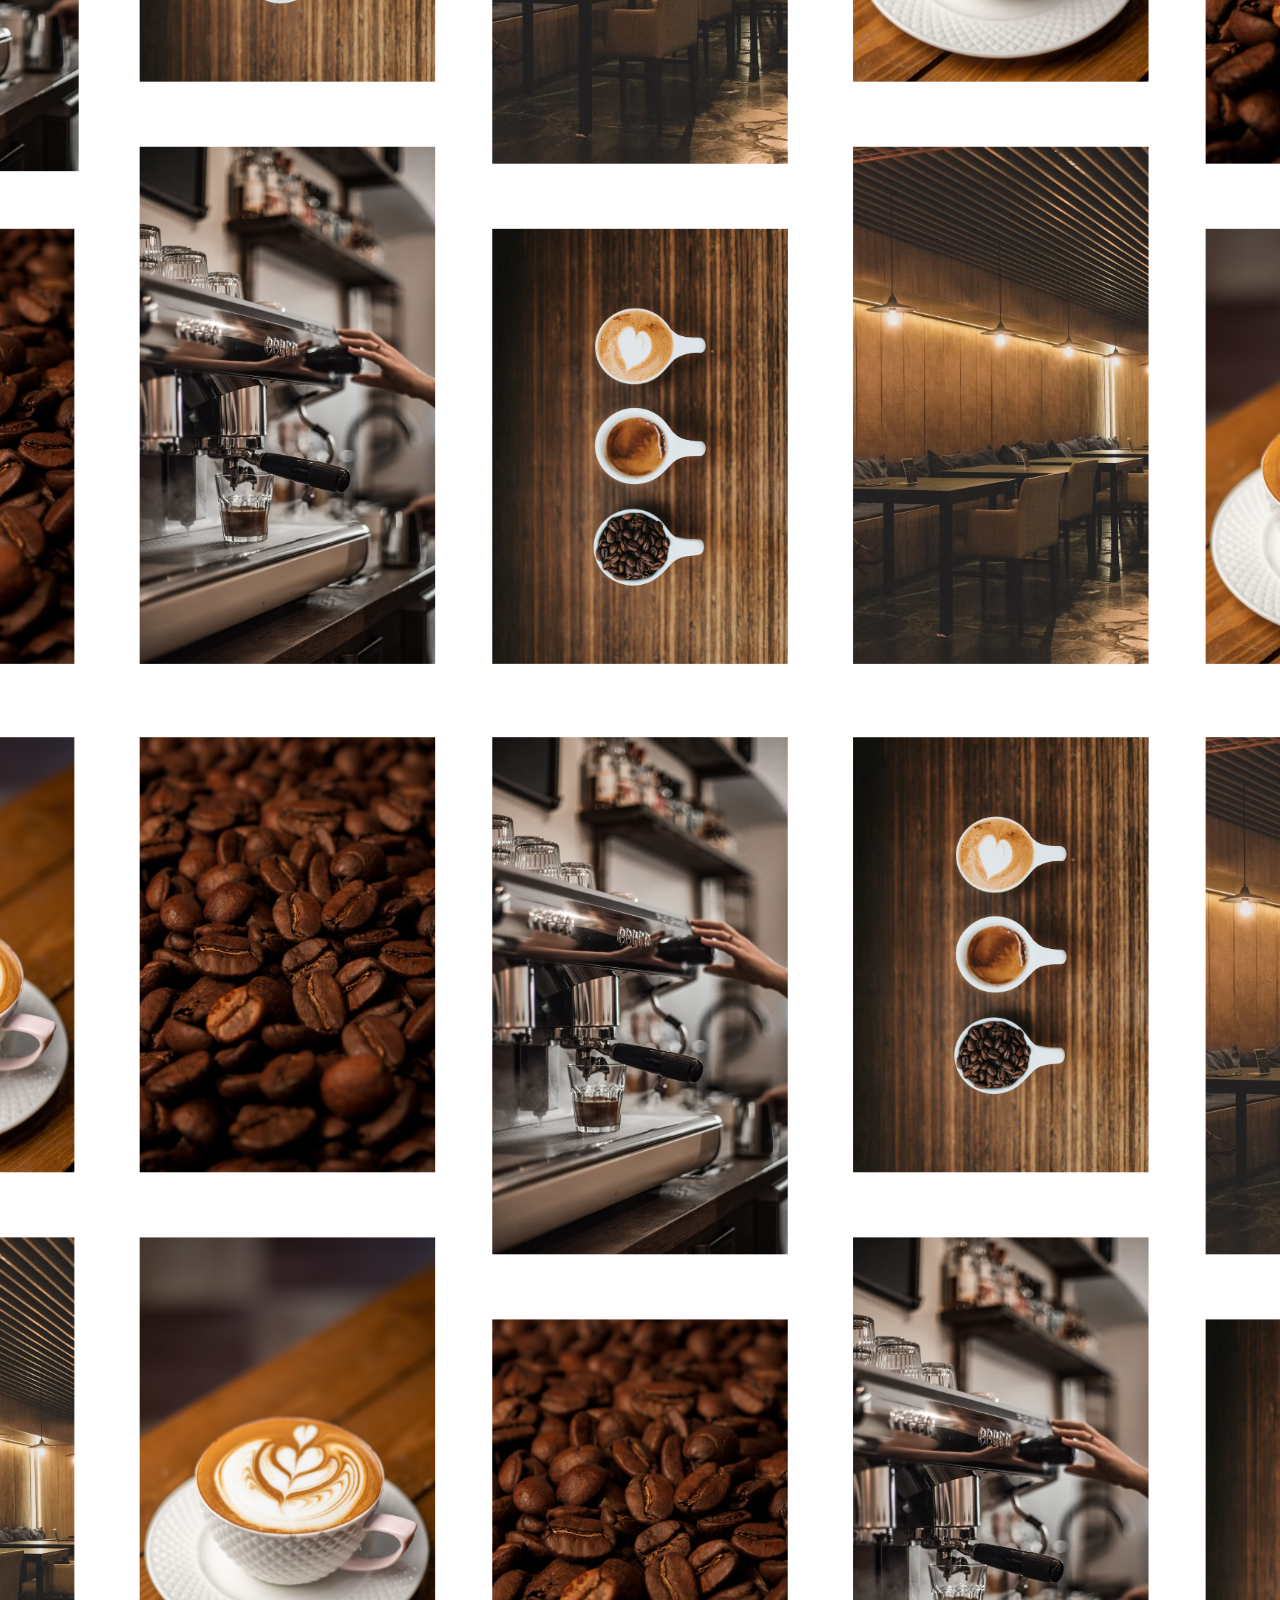
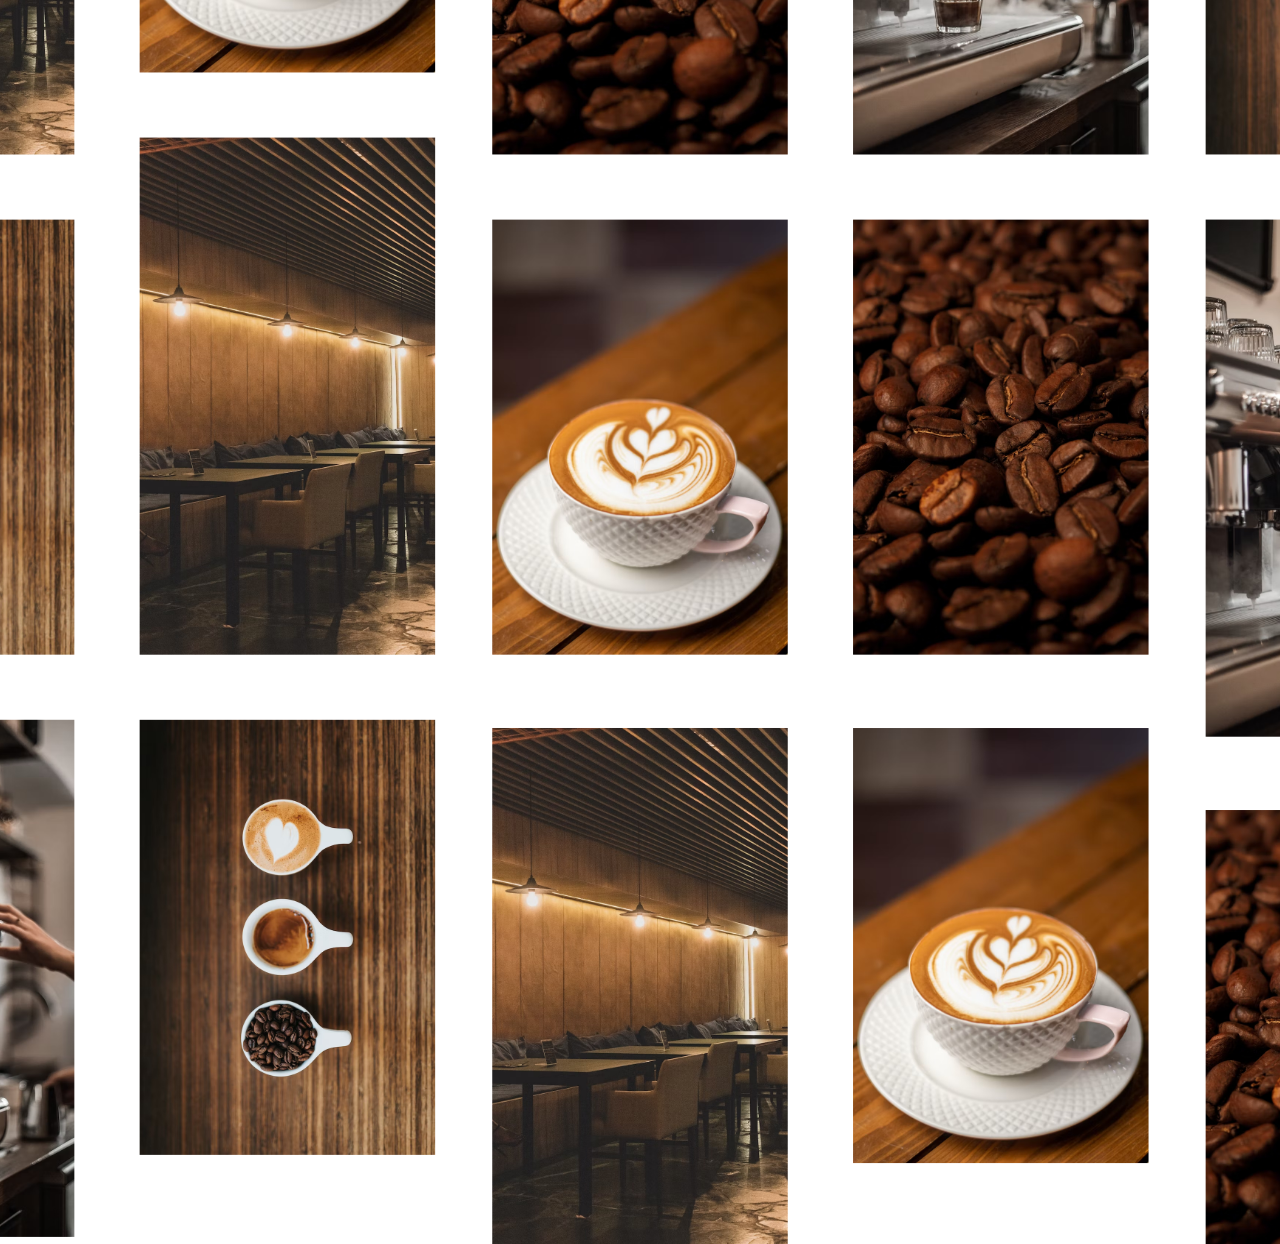
==== index.html @ 9e8976d9 "site" ====
<!DOCTYPE html>
<html lang="en">

<head>
    <meta charset="UTF-8">
    <meta http-equiv="X-UA-Compatible" content="IE=edge">
    <meta name="viewport" content="width=device-width, initial-scale=1.0">
    <title>tilePage</title>

    <link rel="stylesheet" href="css/main.css">
    <script src="libs/gsap.min.js" defer></script>
    <script src="libs/Draggable.min.js" defer></script>
    <script src="libs/InertiaPlugin.min.js" defer></script>
    <script src="js/app.js" defer></script>

    <style>
        .gallery {
            opacity: 0;
        }
    </style>

</head>

<body>
    <h1 class="header">Coffe<span>Loading...</span></h1>
    <!-- .gallery>(.gallery__item*5>img[src="img/$.jpeg" alt="Alt"])*4 -->
    <div class="gallery">
        <div class="gallery__item"><img src="img/1.jpg" alt="Alt"></div>
        <div class="gallery__item"><img src="img/2.jpg" alt="Alt"></div>
        <div class="gallery__item"><img src="img/3.jpg" alt="Alt"></div>
        <div class="gallery__item"><img src="img/4.jpg" alt="Alt"></div>
        <div class="gallery__item"><img src="img/5.jpg" alt="Alt"></div>
        <div class="gallery__item"><img src="img/6.jpg" alt="Alt"></div>
        <div class="gallery__item"><img src="img/7.jpg" alt="Alt"></div>
        <div class="gallery__item"><img src="img/8.jpg" alt="Alt"></div>
        <div class="gallery__item"><img src="img/9.jpg" alt="Alt"></div>
        <div class="gallery__item"><img src="img/10.jpg" alt="Alt"></div>
        <div class="gallery__item"><img src="img/11.jpg" alt="Alt"></div>
        <div class="gallery__item"><img src="img/12.jpg" alt="Alt"></div>
        <div class="gallery__item"><img src="img/13.jpg" alt="Alt"></div>
        <div class="gallery__item"><img src="img/14.jpg" alt="Alt"></div>
        <div class="gallery__item"><img src="img/15.jpg" alt="Alt"></div>
        <div class="gallery__item"><img src="img/16.jpg" alt="Alt"></div>
        <div class="gallery__item"><img src="img/17.jpg" alt="Alt"></div>
        <div class="gallery__item"><img src="img/18.jpg" alt="Alt"></div>
        <div class="gallery__item"><img src="img/19.jpg" alt="Alt"></div>
        <div class="gallery__item"><img src="img/20.jpg" alt="Alt"></div>
        <div class="gallery__item"><img src="img/1.jpg" alt="Alt"></div>
        <div class="gallery__item"><img src="img/2.jpg" alt="Alt"></div>
        <div class="gallery__item"><img src="img/3.jpg" alt="Alt"></div>
        <div class="gallery__item"><img src="img/4.jpg" alt="Alt"></div>
        <div class="gallery__item"><img src="img/5.jpg" alt="Alt"></div>
        <div class="gallery__item"><img src="img/6.jpg" alt="Alt"></div>
        <div class="gallery__item"><img src="img/7.jpg" alt="Alt"></div>
        <div class="gallery__item"><img src="img/8.jpg" alt="Alt"></div>
        <div class="gallery__item"><img src="img/9.jpg" alt="Alt"></div>
        <div class="gallery__item"><img src="img/10.jpg" alt="Alt"></div>
        <div class="gallery__item"><img src="img/11.jpg" alt="Alt"></div>
        <div class="gallery__item"><img src="img/12.jpg" alt="Alt"></div>
        <div class="gallery__item"><img src="img/13.jpg" alt="Alt"></div>
        <div class="gallery__item"><img src="img/14.jpg" alt="Alt"></div>
        <div class="gallery__item"><img src="img/15.jpg" alt="Alt"></div>
        <div class="gallery__item"><img src="img/16.jpg" alt="Alt"></div>
        <div class="gallery__item"><img src="img/17.jpg" alt="Alt"></div>
        <div class="gallery__item"><img src="img/18.jpg" alt="Alt"></div>
        <div class="gallery__item"><img src="img/19.jpg" alt="Alt"></div>
        <div class="gallery__item"><img src="img/20.jpg" alt="Alt"></div>
        <div class="gallery__item"><img src="img/1.jpg" alt="Alt"></div>
        <div class="gallery__item"><img src="img/2.jpg" alt="Alt"></div>
        <div class="gallery__item"><img src="img/3.jpg" alt="Alt"></div>
        <div class="gallery__item"><img src="img/4.jpg" alt="Alt"></div>
        <div class="gallery__item"><img src="img/5.jpg" alt="Alt"></div>
        <div class="gallery__item"><img src="img/6.jpg" alt="Alt"></div>
        <div class="gallery__item"><img src="img/7.jpg" alt="Alt"></div>
        <div class="gallery__item"><img src="img/8.jpg" alt="Alt"></div>
        <div class="gallery__item"><img src="img/9.jpg" alt="Alt"></div>
        <div class="gallery__item"><img src="img/10.jpg" alt="Alt"></div>
        <div class="gallery__item"><img src="img/11.jpg" alt="Alt"></div>
        <div class="gallery__item"><img src="img/12.jpg" alt="Alt"></div>
        <div class="gallery__item"><img src="img/13.jpg" alt="Alt"></div>
        <div class="gallery__item"><img src="img/14.jpg" alt="Alt"></div>
        <div class="gallery__item"><img src="img/15.jpg" alt="Alt"></div>
        <div class="gallery__item"><img src="img/16.jpg" alt="Alt"></div>
        <div class="gallery__item"><img src="img/17.jpg" alt="Alt"></div>
        <div class="gallery__item"><img src="img/18.jpg" alt="Alt"></div>
        <div class="gallery__item"><img src="img/19.jpg" alt="Alt"></div>
        <div class="gallery__item"><img src="img/20.jpg" alt="Alt"></div>
        <div class="gallery__item"><img src="img/1.jpg" alt="Alt"></div>
        <div class="gallery__item"><img src="img/2.jpg" alt="Alt"></div>
        <div class="gallery__item"><img src="img/3.jpg" alt="Alt"></div>
        <div class="gallery__item"><img src="img/4.jpg" alt="Alt"></div>
        <div class="gallery__item"><img src="img/5.jpg" alt="Alt"></div>
        <div class="gallery__item"><img src="img/6.jpg" alt="Alt"></div>
        <div class="gallery__item"><img src="img/7.jpg" alt="Alt"></div>
        <div class="gallery__item"><img src="img/8.jpg" alt="Alt"></div>
        <div class="gallery__item"><img src="img/9.jpg" alt="Alt"></div>
        <div class="gallery__item"><img src="img/10.jpg" alt="Alt"></div>
        <div class="gallery__item"><img src="img/11.jpg" alt="Alt"></div>
        <div class="gallery__item"><img src="img/12.jpg" alt="Alt"></div>
        <div class="gallery__item"><img src="img/13.jpg" alt="Alt"></div>
        <div class="gallery__item"><img src="img/14.jpg" alt="Alt"></div>
        <div class="gallery__item"><img src="img/15.jpg" alt="Alt"></div>
        <div class="gallery__item"><img src="img/16.jpg" alt="Alt"></div>
        <div class="gallery__item"><img src="img/17.jpg" alt="Alt"></div>
        <div class="gallery__item"><img src="img/18.jpg" alt="Alt"></div>
        <div class="gallery__item"><img src="img/19.jpg" alt="Alt"></div>
        <div class="gallery__item"><img src="img/20.jpg" alt="Alt"></div>
    </div>








</body>

</html>
---- css/main.css ----
* {
    margin: 0;
    padding: 0;
    box-sizing: border-box;
}

:root {
    --gap: .5em;
    --index: calc(1vw + 1vh);
    --color-dark: #000;
}

body {
    overflow: hidden;
    height: 100vh;
    display: flex;
    justify-content: center;
    align-items: center;
}

.header {
    text-transform: uppercase;
    font-family: 'Lucida Sans', 'Lucida Sans Regular', 'Lucida Grande', 'Lucida Sans Unicode', Geneva, Verdana, sans-serif;
    letter-spacing: .1em;
    font-size: calc(var(--index) * 2.8);
    position: absolute;
    /* font-weight: 200; */
    text-align: center;
    opacity: .9;
    margin-top: .2em;
}

.header span {
    display: block;
    font-family: Arial, Helvetica, sans-serif;
    font-size: calc(var(--index) * .75);
    margin-top: 5px;
}

.gallery {
    width: 30vw;
    column-width: 2em;
    gap: var(--gap);
    transform: scale(8.2);
    will-change: tranform;
    transition: transform 1s cubic-bezier(.075, 1, .25, 1), opacity 1s;
}

.gallery__item {
    margin-bottom: var(--gap);
    transform: scale(1.001);
    will-change: tranform;
    transition: .3s;
}

.gallery__item:hover {
    transform: scale(1.03);
}

.gallery__item img {
    width: 100%;
    display: block;
}

.loaded .gallery {
    opacity: 1;
}

.loaded .header span {
    opacity: 0;
}

/* DARK MODE OS */
@media (prefers-color-scheme: dark) {
    body {
        background-color: var(--color-dark);
    }

    .header {
        /* color: #fff; */
        filter: invert(100%);
    }
}

/* MOBILE */

@media (max-width : 992px) {

    .header {
        position: relative;
    }

    body {
        overflow: scroll;
        display: block;
        padding: var(--gap);
    }

    .gallery {
        width: 100%;
        column-width: 10em;
        transform: scale(1);
    }

    .gallery__item:hover {
        transform: scale(1);
    }

}
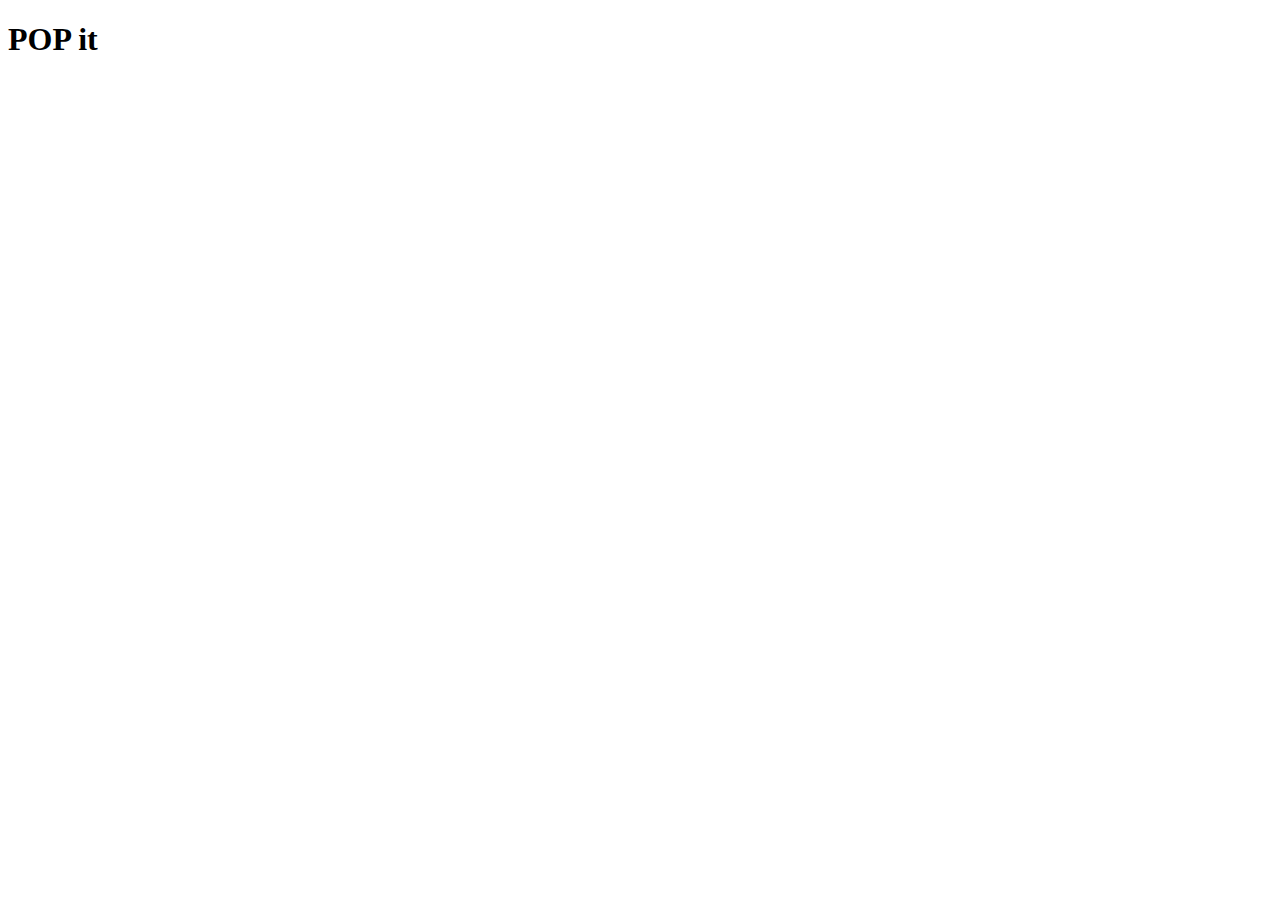
==== commit 42dc6deb: "Create index.html" ====
--- a/index.html
+++ b/index.html
@@ -1,119 +1,15 @@
 <!DOCTYPE html>
-<html lang="en">
+                <html lang="en">
+                <head>
+                    <meta charset="UTF-8">
+                    <meta name="viewport" content="width=device-width, initial-scale=1.0">
+                    <title>Document</title>
+                </head>
+                <body>
 
-<head>
-    <meta charset="UTF-8">
-    <meta http-equiv="X-UA-Compatible" content="IE=edge">
-    <meta name="viewport" content="width=device-width, initial-scale=1.0">
-    <title>tilePage</title>
-
-    <link rel="stylesheet" href="css/main.css">
-    <script src="libs/gsap.min.js" defer></script>
-    <script src="libs/Draggable.min.js" defer></script>
-    <script src="libs/InertiaPlugin.min.js" defer></script>
-    <script src="js/app.js" defer></script>
-
-    <style>
-        .gallery {
-            opacity: 0;
-        }
-    </style>
-
-</head>
-
-<body>
-    <h1 class="header">Coffe<span>Loading...</span></h1>
-    <!-- .gallery>(.gallery__item*5>img[src="img/$.jpeg" alt="Alt"])*4 -->
-    <div class="gallery">
-        <div class="gallery__item"><img src="img/1.jpg" alt="Alt"></div>
-        <div class="gallery__item"><img src="img/2.jpg" alt="Alt"></div>
-        <div class="gallery__item"><img src="img/3.jpg" alt="Alt"></div>
-        <div class="gallery__item"><img src="img/4.jpg" alt="Alt"></div>
-        <div class="gallery__item"><img src="img/5.jpg" alt="Alt"></div>
-        <div class="gallery__item"><img src="img/6.jpg" alt="Alt"></div>
-        <div class="gallery__item"><img src="img/7.jpg" alt="Alt"></div>
-        <div class="gallery__item"><img src="img/8.jpg" alt="Alt"></div>
-        <div class="gallery__item"><img src="img/9.jpg" alt="Alt"></div>
-        <div class="gallery__item"><img src="img/10.jpg" alt="Alt"></div>
-        <div class="gallery__item"><img src="img/11.jpg" alt="Alt"></div>
-        <div class="gallery__item"><img src="img/12.jpg" alt="Alt"></div>
-        <div class="gallery__item"><img src="img/13.jpg" alt="Alt"></div>
-        <div class="gallery__item"><img src="img/14.jpg" alt="Alt"></div>
-        <div class="gallery__item"><img src="img/15.jpg" alt="Alt"></div>
-        <div class="gallery__item"><img src="img/16.jpg" alt="Alt"></div>
-        <div class="gallery__item"><img src="img/17.jpg" alt="Alt"></div>
-        <div class="gallery__item"><img src="img/18.jpg" alt="Alt"></div>
-        <div class="gallery__item"><img src="img/19.jpg" alt="Alt"></div>
-        <div class="gallery__item"><img src="img/20.jpg" alt="Alt"></div>
-        <div class="gallery__item"><img src="img/1.jpg" alt="Alt"></div>
-        <div class="gallery__item"><img src="img/2.jpg" alt="Alt"></div>
-        <div class="gallery__item"><img src="img/3.jpg" alt="Alt"></div>
-        <div class="gallery__item"><img src="img/4.jpg" alt="Alt"></div>
-        <div class="gallery__item"><img src="img/5.jpg" alt="Alt"></div>
-        <div class="gallery__item"><img src="img/6.jpg" alt="Alt"></div>
-        <div class="gallery__item"><img src="img/7.jpg" alt="Alt"></div>
-        <div class="gallery__item"><img src="img/8.jpg" alt="Alt"></div>
-        <div class="gallery__item"><img src="img/9.jpg" alt="Alt"></div>
-        <div class="gallery__item"><img src="img/10.jpg" alt="Alt"></div>
-        <div class="gallery__item"><img src="img/11.jpg" alt="Alt"></div>
-        <div class="gallery__item"><img src="img/12.jpg" alt="Alt"></div>
-        <div class="gallery__item"><img src="img/13.jpg" alt="Alt"></div>
-        <div class="gallery__item"><img src="img/14.jpg" alt="Alt"></div>
-        <div class="gallery__item"><img src="img/15.jpg" alt="Alt"></div>
-        <div class="gallery__item"><img src="img/16.jpg" alt="Alt"></div>
-        <div class="gallery__item"><img src="img/17.jpg" alt="Alt"></div>
-        <div class="gallery__item"><img src="img/18.jpg" alt="Alt"></div>
-        <div class="gallery__item"><img src="img/19.jpg" alt="Alt"></div>
-        <div class="gallery__item"><img src="img/20.jpg" alt="Alt"></div>
-        <div class="gallery__item"><img src="img/1.jpg" alt="Alt"></div>
-        <div class="gallery__item"><img src="img/2.jpg" alt="Alt"></div>
-        <div class="gallery__item"><img src="img/3.jpg" alt="Alt"></div>
-        <div class="gallery__item"><img src="img/4.jpg" alt="Alt"></div>
-        <div class="gallery__item"><img src="img/5.jpg" alt="Alt"></div>
-        <div class="gallery__item"><img src="img/6.jpg" alt="Alt"></div>
-        <div class="gallery__item"><img src="img/7.jpg" alt="Alt"></div>
-        <div class="gallery__item"><img src="img/8.jpg" alt="Alt"></div>
-        <div class="gallery__item"><img src="img/9.jpg" alt="Alt"></div>
-        <div class="gallery__item"><img src="img/10.jpg" alt="Alt"></div>
-        <div class="gallery__item"><img src="img/11.jpg" alt="Alt"></div>
-        <div class="gallery__item"><img src="img/12.jpg" alt="Alt"></div>
-        <div class="gallery__item"><img src="img/13.jpg" alt="Alt"></div>
-        <div class="gallery__item"><img src="img/14.jpg" alt="Alt"></div>
-        <div class="gallery__item"><img src="img/15.jpg" alt="Alt"></div>
-        <div class="gallery__item"><img src="img/16.jpg" alt="Alt"></div>
-        <div class="gallery__item"><img src="img/17.jpg" alt="Alt"></div>
-        <div class="gallery__item"><img src="img/18.jpg" alt="Alt"></div>
-        <div class="gallery__item"><img src="img/19.jpg" alt="Alt"></div>
-        <div class="gallery__item"><img src="img/20.jpg" alt="Alt"></div>
-        <div class="gallery__item"><img src="img/1.jpg" alt="Alt"></div>
-        <div class="gallery__item"><img src="img/2.jpg" alt="Alt"></div>
-        <div class="gallery__item"><img src="img/3.jpg" alt="Alt"></div>
-        <div class="gallery__item"><img src="img/4.jpg" alt="Alt"></div>
-        <div class="gallery__item"><img src="img/5.jpg" alt="Alt"></div>
-        <div class="gallery__item"><img src="img/6.jpg" alt="Alt"></div>
-        <div class="gallery__item"><img src="img/7.jpg" alt="Alt"></div>
-        <div class="gallery__item"><img src="img/8.jpg" alt="Alt"></div>
-        <div class="gallery__item"><img src="img/9.jpg" alt="Alt"></div>
-        <div class="gallery__item"><img src="img/10.jpg" alt="Alt"></div>
-        <div class="gallery__item"><img src="img/11.jpg" alt="Alt"></div>
-        <div class="gallery__item"><img src="img/12.jpg" alt="Alt"></div>
-        <div class="gallery__item"><img src="img/13.jpg" alt="Alt"></div>
-        <div class="gallery__item"><img src="img/14.jpg" alt="Alt"></div>
-        <div class="gallery__item"><img src="img/15.jpg" alt="Alt"></div>
-        <div class="gallery__item"><img src="img/16.jpg" alt="Alt"></div>
-        <div class="gallery__item"><img src="img/17.jpg" alt="Alt"></div>
-        <div class="gallery__item"><img src="img/18.jpg" alt="Alt"></div>
-        <div class="gallery__item"><img src="img/19.jpg" alt="Alt"></div>
-        <div class="gallery__item"><img src="img/20.jpg" alt="Alt"></div>
-    </div>
-
-
-
-
-
-
-
-
-</body>
-
-</html>+                  <h1>
+                    POP it
+                  </h1>
+                    
+                </body>
+                </html>
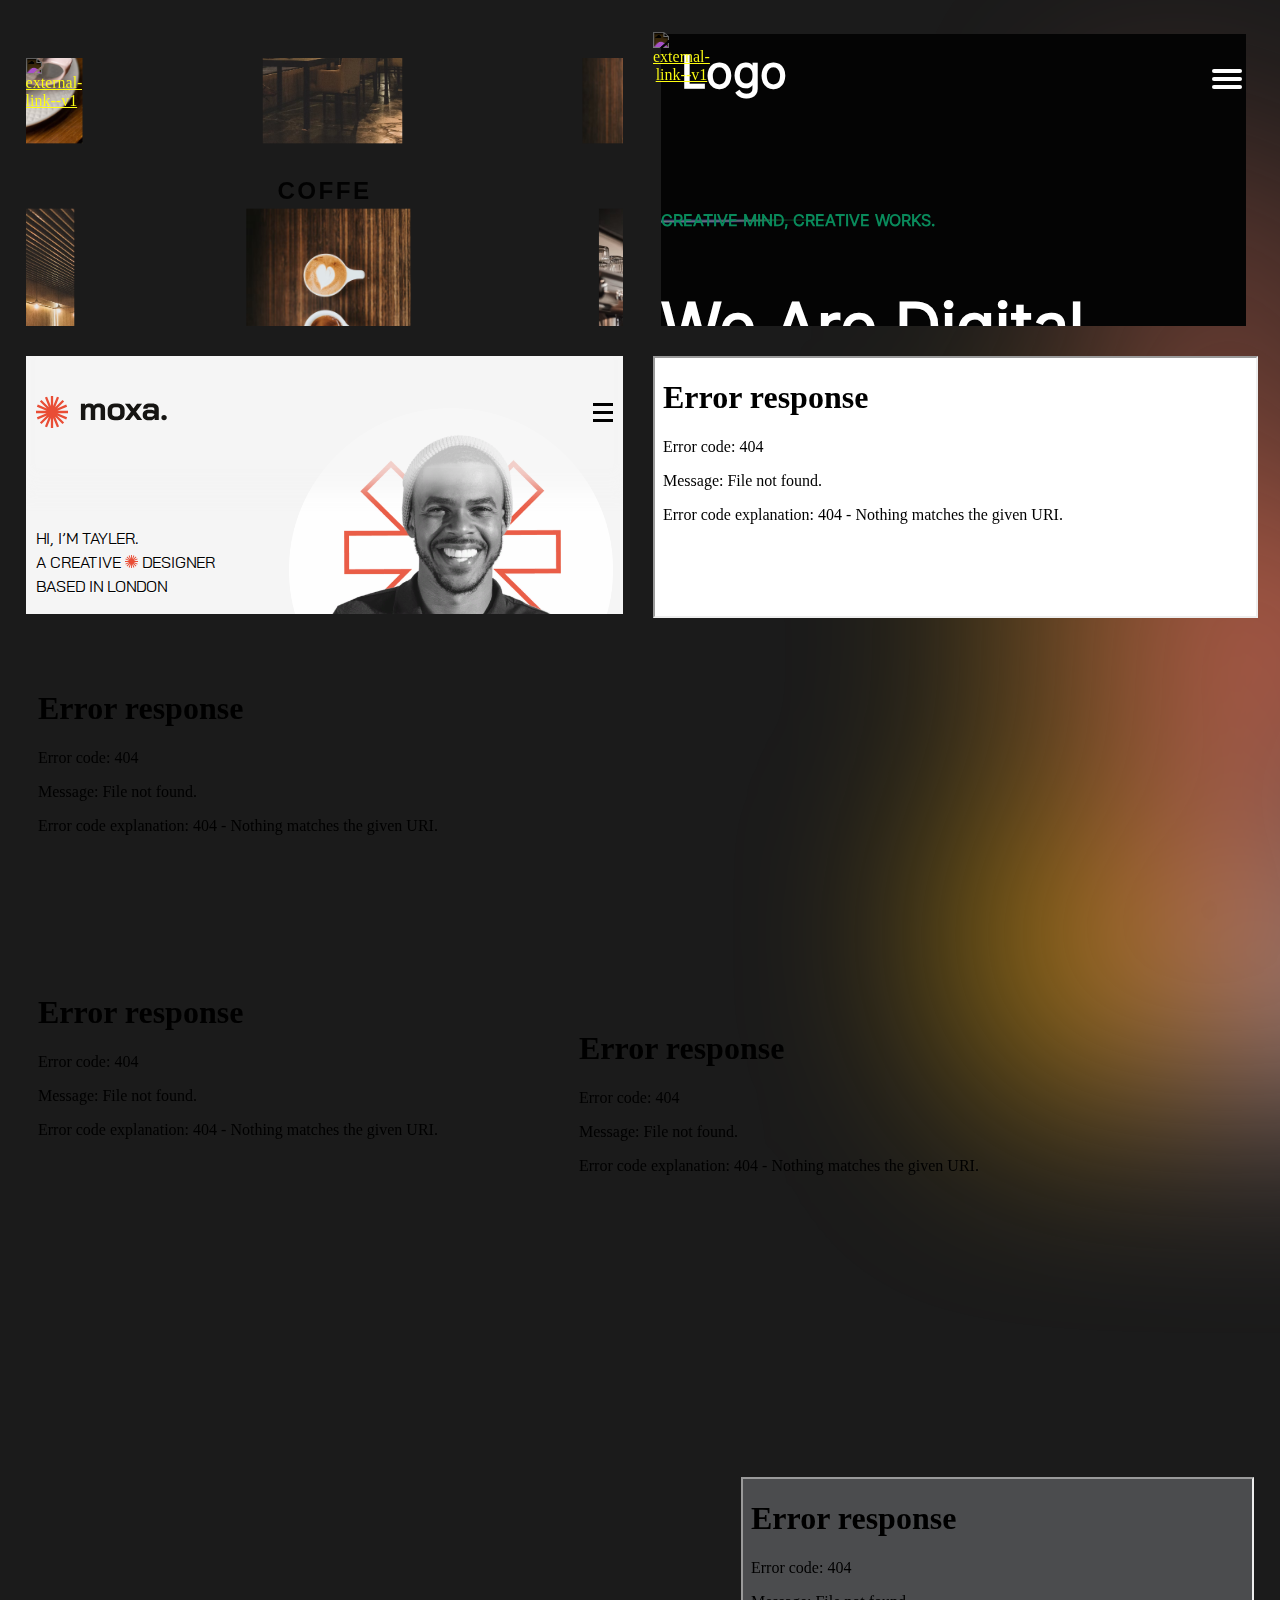
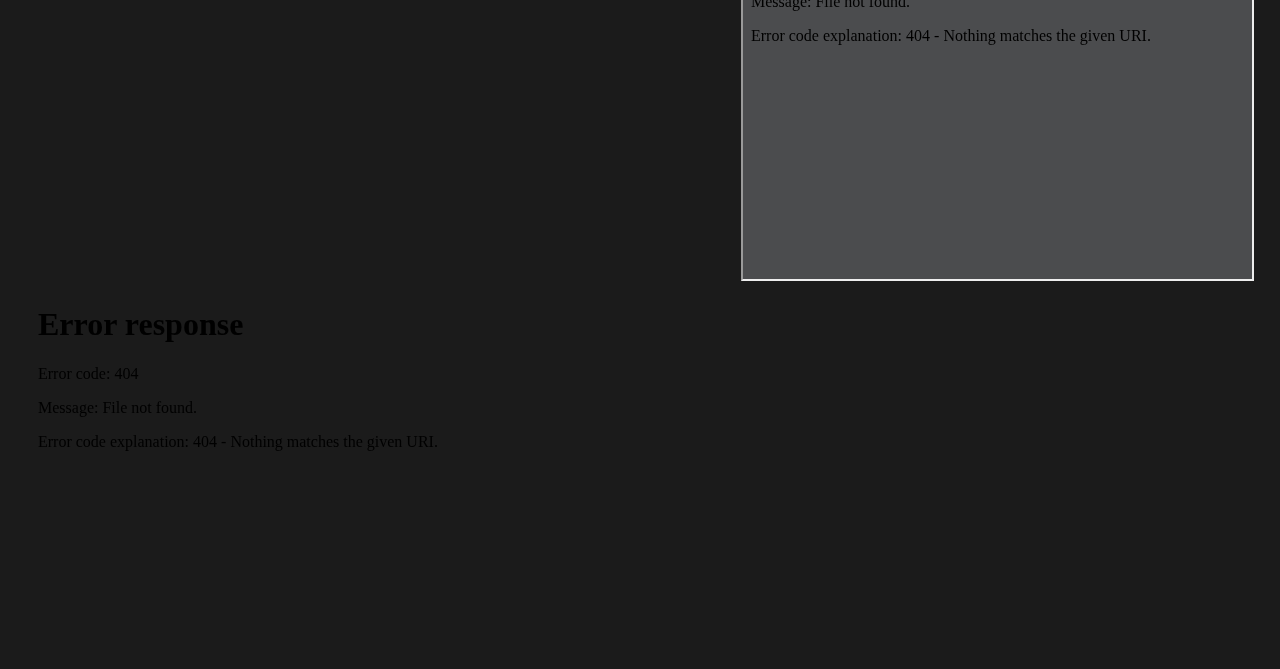
==== commit 9215ec4b: "i added main page" ====
--- a/index.html
+++ b/index.html
@@ -1,15 +1,140 @@
 <!DOCTYPE html>
-                <html lang="en">
-                <head>
-                    <meta charset="UTF-8">
-                    <meta name="viewport" content="width=device-width, initial-scale=1.0">
-                    <title>Document</title>
-                </head>
-                <body>
+<html lang="en">
+<head>
+    <meta charset="UTF-8">
+    <meta name="viewport" content="width=device-width, initial-scale=1.0">
+    <title>Portfolio</title>
 
-                  <h1>
-                    POP it
-                  </h1>
-                    
-                </body>
-                </html>
+    <link rel="icon" href="img/Elements.png">
+    <link rel="stylesheet" href="style.css">
+</head>
+<body>
+  <div class="aurora">
+    <div></div>
+  </div>
+
+  <!-- <p>Sites</p> -->
+  <div class="container-sites">
+    <div class="site-1">
+      <!-- <p>Веб-страница позволяющая скроллить картинки в любом направлении</p> -->
+      <a href="https://vilya27.github.io/PhotoCollage" target="_blank">
+        <img width="32" height="32" src="https://img.icons8.com/pastel-glyph/64/external-link--v1.png" alt="external-link--v1"/>
+           
+        <!-- <img src="img/tilePage.png" alt="tilePage"> -->
+      </a> 
+      <iframe src="PhotoCollage/index.html" frameborder="0"></iframe>
+    </div>
+    <div class="site-2">
+      <!-- <a href="https://vilya27.github.io/DigitalAgency/" target="_blank"><img src="img/digitalAgency.png" alt="digitalAgency"></a> -->
+       <a href="DigitalAgency/index.html">
+        <img width="32" height="32" src="https://img.icons8.com/pastel-glyph/64/external-link--v1.png" alt="external-link--v1"/>
+       </a>
+       <iframe src="DigitalAgency/index.html" frameborder="0"></iframe>
+    </div>
+    <div class="site-3">
+      <iframe src="Moxa/index.html" frameborder="0"></iframe>
+    </div>
+    <!-- <div class="site-3"><a href="https://vilya27.github.io/Moxa/" target="_blank"><img src="img/Moxa.png" alt="Moxa"></a></div> -->
+    <div class="site-4">
+      <iframe src="../PracticeProject/finsweet-portfolio/index.html" ></iframe>
+    </div>
+  </div>
+  <!-- <p>Widgets</p> -->
+  <div class="container-widgets">
+
+    <div class="to-do">
+      <iframe src="../PracticeProject/to-do-List/index.html"></iframe>
+    </div>
+    <div class="weather">
+      <iframe src="../PracticeProject/weather-app/index.html" ></iframe>
+    </div>
+    <div class="tabs">
+      <iframe src="../PracticeProject/tabs/index.html" ></iframe>
+    </div>
+    <div class="accordion">
+      <iframe src="../PracticeProject/accordion/index.html" ></iframe>
+    </div>
+    <div class="gallery">
+      <iframe src="../PracticeProject/image-gallery/index.html" frameborder="0"></iframe>
+    </div>
+    
+  </div>
+
+
+
+
+
+
+
+
+
+
+
+
+
+
+
+
+    <!-- <p>The background-image is fixed. Try to scroll down the page.</p>
+    <p>The background-image is fixed. Try to scroll down the page.</p>
+    <p>The background-image is fixed. Try to scroll down the page.</p>
+    <p>The background-image is fixed. Try to scroll down the page.</p>
+    <p>The background-image is fixed. Try to scroll down the page.</p>
+    <p>The background-image is fixed. Try to scroll down the page.</p>
+    <p>The background-image is fixed. Try to scroll down the page.</p>
+    <p>The background-image is fixed. Try to scroll down the page.</p>
+    <p>The background-image is fixed. Try to scroll down the page.</p>
+    <p>The background-image is fixed. Try to scroll down the page.</p>
+    <p>The background-image is fixed. Try to scroll down the page.</p>
+    <p>The background-image is fixed. Try to scroll down the page.</p>
+    <p>The background-image is fixed. Try to scroll down the page.</p>
+    <p>The background-image is fixed. Try to scroll down the page.</p>
+    <p>The background-image is fixed. Try to scroll down the page.</p>
+    <p>The background-image is fixed. Try to scroll down the page.</p>
+    <p>The background-image is fixed. Try to scroll down the page.</p>
+    <p>The background-image is fixed. Try to scroll down the page.</p>
+    <p>The background-image is fixed. Try to scroll down the page.</p>
+    <p>The background-image is fixed. Try to scroll down the page.</p>
+    <p>The background-image is fixed. Try to scroll down the page.</p>
+    <p>The background-image is fixed. Try to scroll down the page.</p>
+    <p>The background-image is fixed. Try to scroll down the page.</p>
+    <p>The background-image is fixed. Try to scroll down the page.</p>
+    <p>The background-image is fixed. Try to scroll down the page.</p>
+    <p>The background-image is fixed. Try to scroll down the page.</p>
+    <p>The background-image is fixed. Try to scroll down the page.</p>
+    <p>The background-image is fixed. Try to scroll down the page.</p>
+    <p>The background-image is fixed. Try to scroll down the page.</p>
+    <p>The background-image is fixed. Try to scroll down the page.</p>
+    <p>The background-image is fixed. Try to scroll down the page.</p>
+    <p>The background-image is fixed. Try to scroll down the page.</p>
+    <p>The background-image is fixed. Try to scroll down the page.</p>
+    <p>The background-image is fixed. Try to scroll down the page.</p>
+    <p>The background-image is fixed. Try to scroll down the page.</p>
+    <p>The background-image is fixed. Try to scroll down the page.</p>
+    <p>The background-image is fixed. Try to scroll down the page.</p>
+    <p>The background-image is fixed. Try to scroll down the page.</p>
+    <p>The background-image is fixed. Try to scroll down the page.</p>
+    <p>The background-image is fixed. Try to scroll down the page.</p>
+    <p>The background-image is fixed. Try to scroll down the page.</p>
+    <p>The background-image is fixed. Try to scroll down the page.</p>
+    <p>The background-image is fixed. Try to scroll down the page.</p>
+    <p>The background-image is fixed. Try to scroll down the page.</p>
+    <p>The background-image is fixed. Try to scroll down the page.</p>
+    <p>The background-image is fixed. Try to scroll down the page.</p>
+    <p>The background-image is fixed. Try to scroll down the page.</p>
+    <p>The background-image is fixed. Try to scroll down the page.</p>
+    <p>The background-image is fixed. Try to scroll down the page.</p>
+    <p>The background-image is fixed. Try to scroll down the page.</p>
+    <p>The background-image is fixed. Try to scroll down the page.</p>
+    <p>The background-image is fixed. Try to scroll down the page.</p>
+    <p>The background-image is fixed. Try to scroll down the page.</p>
+    <p>The background-image is fixed. Try to scroll down the page.</p>
+    <p>The background-image is fixed. Try to scroll down the page.</p>
+    <p>The background-image is fixed. Try to scroll down the page.</p> -->
+  <!-- </div> -->
+  <!-- <div class="text">popopo</div> -->
+  
+    
+</body>
+
+</html>
--- a/style.css
+++ b/style.css
@@ -0,0 +1,184 @@
+*{
+    margin: 0;
+    padding: 0;
+}
+::-webkit-scrollbar {
+    width: 0;
+  }
+
+body{
+    background-color: #1B1B1B;
+    position: relative;
+    
+    /* overflow: hidden; */
+}
+.aurora{
+    position: absolute;
+    right: 350px;
+    top: 100px;
+    z-index: -1;    
+}
+.aurora > div{
+    height: 1000px;
+    width: 400px;
+    position: fixed;
+    background-image: url("img/aurora.svg");
+    background-repeat: no-repeat;
+    filter: blur(60px);
+    /* background-attachment:fixed; */
+    
+}
+@media screen and (min-width: 1024px) {
+    .aurora{
+        right: 400px;
+    }
+    .aurora>div{
+        width: 600px;
+        background-size: 600px;
+        filter: blur(100px);
+    }
+}
+.container-sites{
+    display: grid;
+    grid-template-columns: auto auto;
+    gap: 30px;
+    padding: 2%;
+}
+.site-1{
+    height: 300px;
+    display: flex;
+    flex-direction: column;
+}
+.site-1 a img{
+    filter: invert(100%);
+}
+.site-1 a{
+    position: relative;
+    top: 32px;
+    width: 32px;
+    height: 32px;
+}
+.site-1 iframe{
+    width: 100%;
+    height: 100%;
+    max-width: 900px;
+}
+.site-1 a:hover{
+    box-shadow: 0px 0px 35px 0px rgba(250,123,96,0.5),
+    0px 0px 20px 0px rgba(246,198,188,1);
+    border-radius: 5px; 
+}
+.site-2{
+    text-align: center;
+}
+.site-2 iframe{
+    width: 100%;
+    height: 100%;
+    max-width: 900px;
+}
+/* .site-2 img{
+    width: 100%;
+    max-width: 900px;
+    width: 80%;
+    margin: 10px;
+} */
+.site-2 a:hover{
+    box-shadow: 0px 0px 35px 0px rgba(250,123,96,1),
+    0px 0px 20px 0px rgba(246,198,188,1);
+    margin: 5px;
+    border-radius: 5px;
+
+}
+.site-2 a{
+    position: absolute;
+    top: 32px;
+    width: 32px;
+    height: 32px;
+}
+.site-2 img{
+    filter: invert(100%);
+
+}
+.site-3 iframe{
+    width: 100%;
+    height: 100%;
+}
+/* .site-3 img{
+    width: 100%;
+    max-width: 900px;
+} */
+.site-3 a:hover{
+    box-shadow: 0px 0px 15px 0px rgba(250,123,96,1),
+    0px 0px 20px 0px rgba(246,198,188,1);
+    border-radius: 5px;
+    margin: 5px;
+
+}
+.site-4 iframe{
+    width: 100%;
+    min-height: 250px;
+    height: 100%;
+    background-color: white;
+    /* grid-column: span 2; */
+}
+/* p{
+    border: solid #fff 1px;
+    color: aliceblue;
+    padding: 10px;
+    margin: 20px;
+    font-size: large;
+    text-align: center;
+} */
+
+.container-widgets{
+    display: grid;
+    grid-template-columns: auto auto auto;
+    padding: 30px;
+}
+.to-do{
+    grid-column: span 3;
+
+}
+.to-do iframe{
+    width: 100%;
+    height: 300px; 
+    border: none;
+    /* border: solid red 2px; */
+}
+.weather {
+    grid-column: span 1;
+    text-align: center;
+}
+.weather iframe{
+    width: 100%;
+    height: 500px;
+    border: none;
+}
+.tabs{
+    grid-column: span 2;
+    text-align: center;
+    margin: 5%;
+}
+.tabs iframe{
+
+    width: 100%;
+    height: 400px;
+    border: none;
+}
+.accordion{
+    grid-column: 3;
+}
+.accordion iframe{
+    width: 100%;
+    height: 400px;
+    background-color: rgba(240, 248, 255, 0.227);
+    /* border: solid red 2px; */
+
+}
+.gallery{
+    grid-column: span 2 ;
+}
+.gallery iframe{
+    width: 100%;
+    height: 350px;
+}
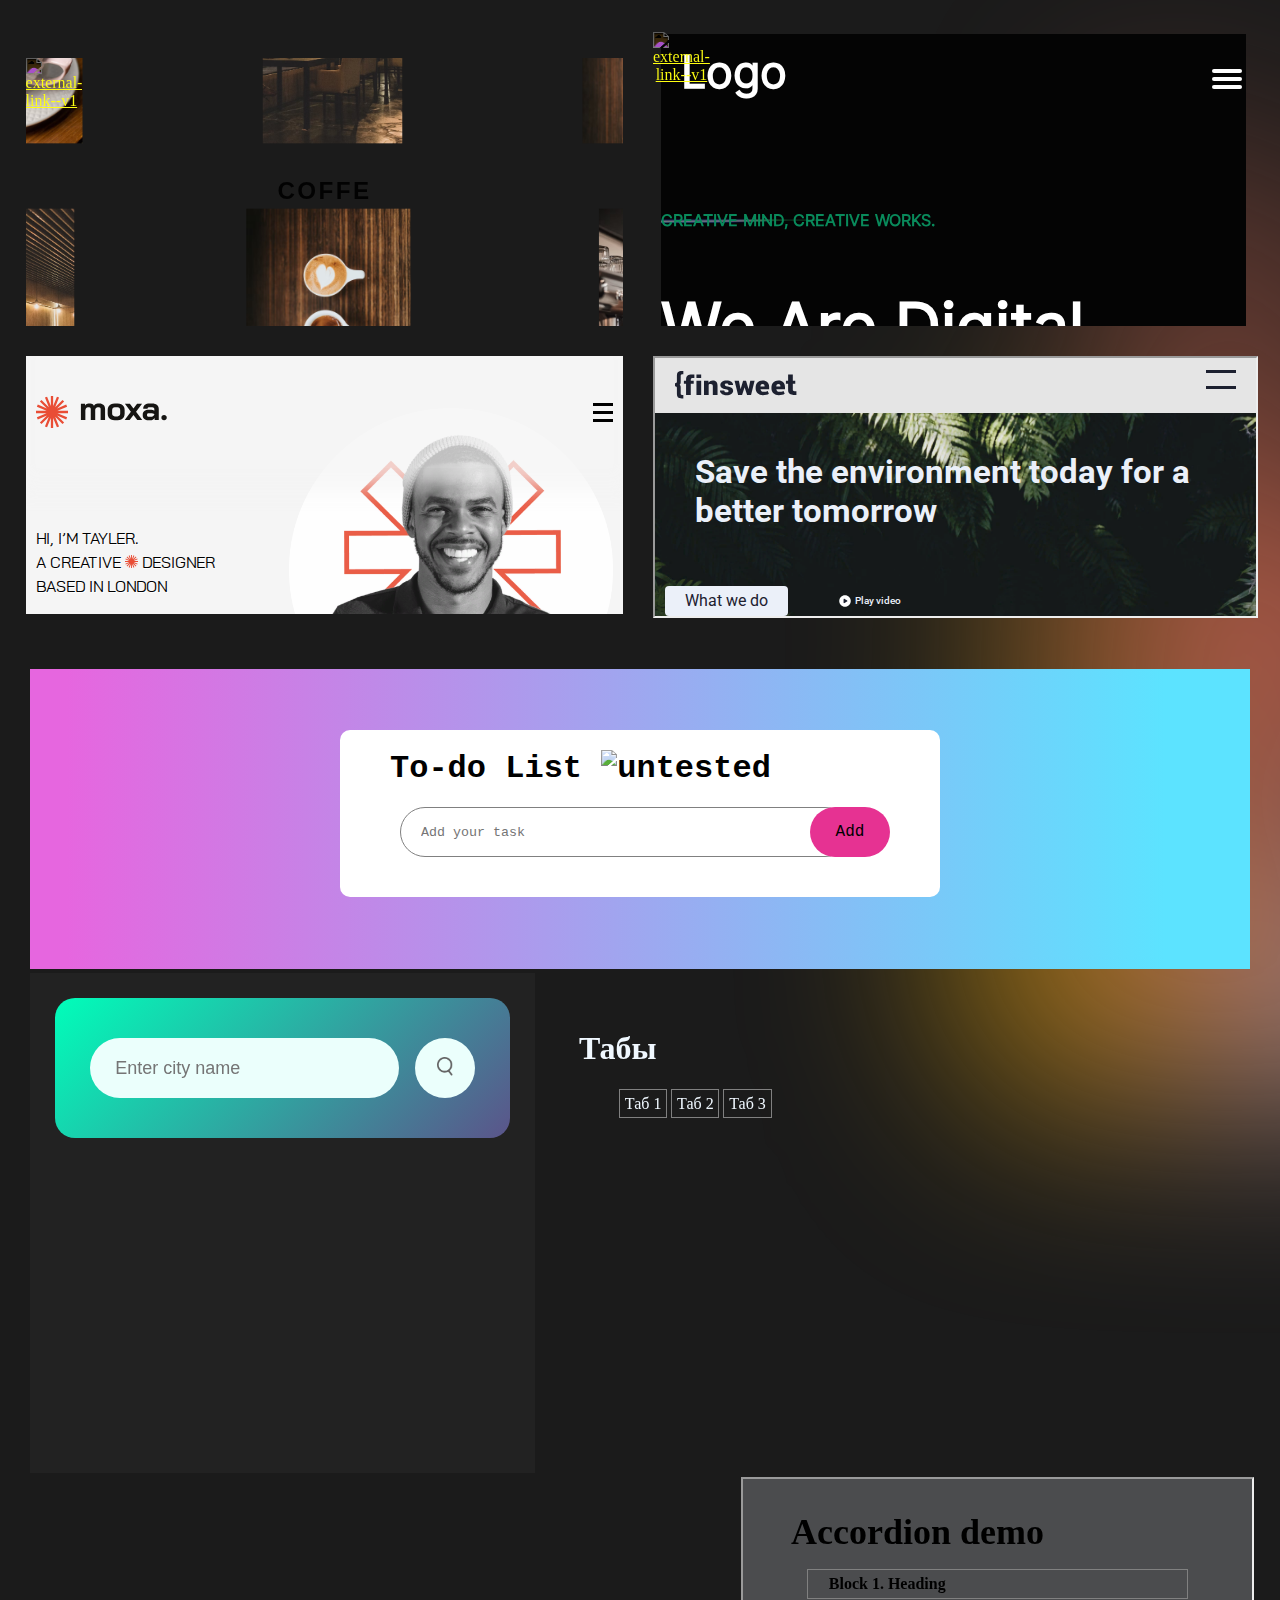
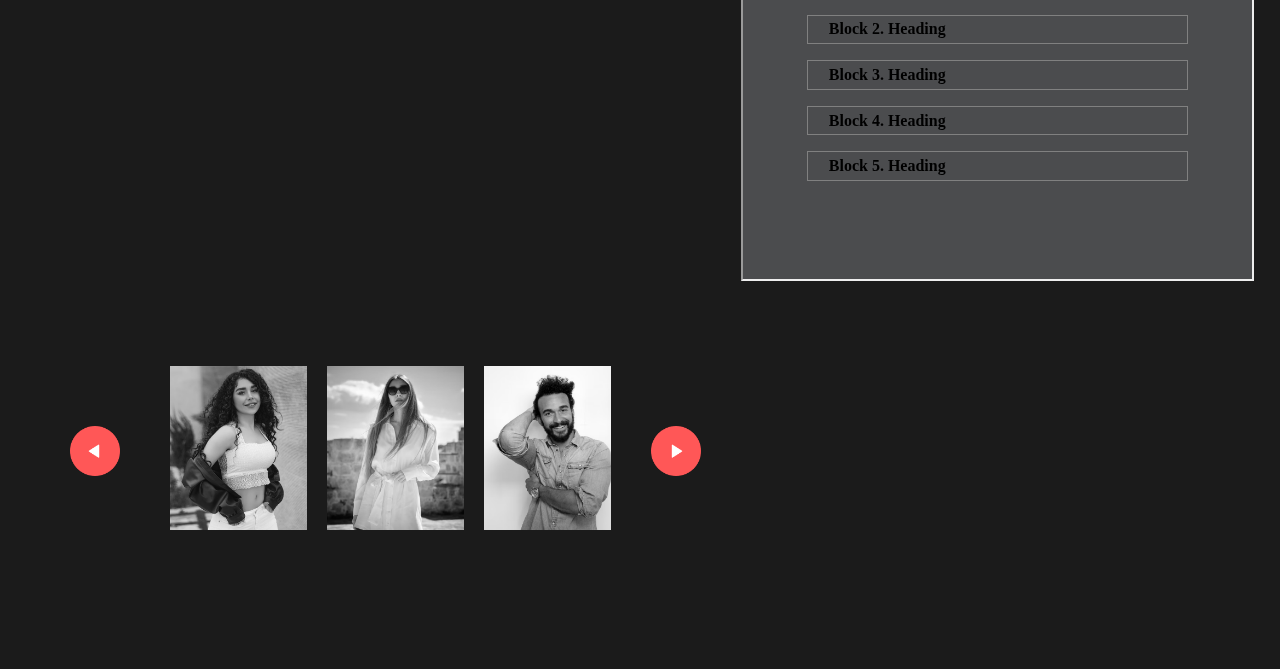
==== commit 259b8faf: "added more widgets" ====
--- a/index.html
+++ b/index.html
@@ -36,26 +36,26 @@
     </div>
     <!-- <div class="site-3"><a href="https://vilya27.github.io/Moxa/" target="_blank"><img src="img/Moxa.png" alt="Moxa"></a></div> -->
     <div class="site-4">
-      <iframe src="../PracticeProject/finsweet-portfolio/index.html" ></iframe>
+      <iframe src="finsweet-portfolio/index.html" ></iframe>
     </div>
   </div>
   <!-- <p>Widgets</p> -->
   <div class="container-widgets">
 
     <div class="to-do">
-      <iframe src="../PracticeProject/to-do-List/index.html"></iframe>
+      <iframe src="to-do-List/index.html"></iframe>
     </div>
     <div class="weather">
-      <iframe src="../PracticeProject/weather-app/index.html" ></iframe>
+      <iframe src="weather-app/index.html" ></iframe>
     </div>
     <div class="tabs">
-      <iframe src="../PracticeProject/tabs/index.html" ></iframe>
+      <iframe src="tabs/index.html" ></iframe>
     </div>
     <div class="accordion">
-      <iframe src="../PracticeProject/accordion/index.html" ></iframe>
+      <iframe src="accordion/index.html" ></iframe>
     </div>
     <div class="gallery">
-      <iframe src="../PracticeProject/image-gallery/index.html" frameborder="0"></iframe>
+      <iframe src="image-gallery/index.html" frameborder="0"></iframe>
     </div>
     
   </div>
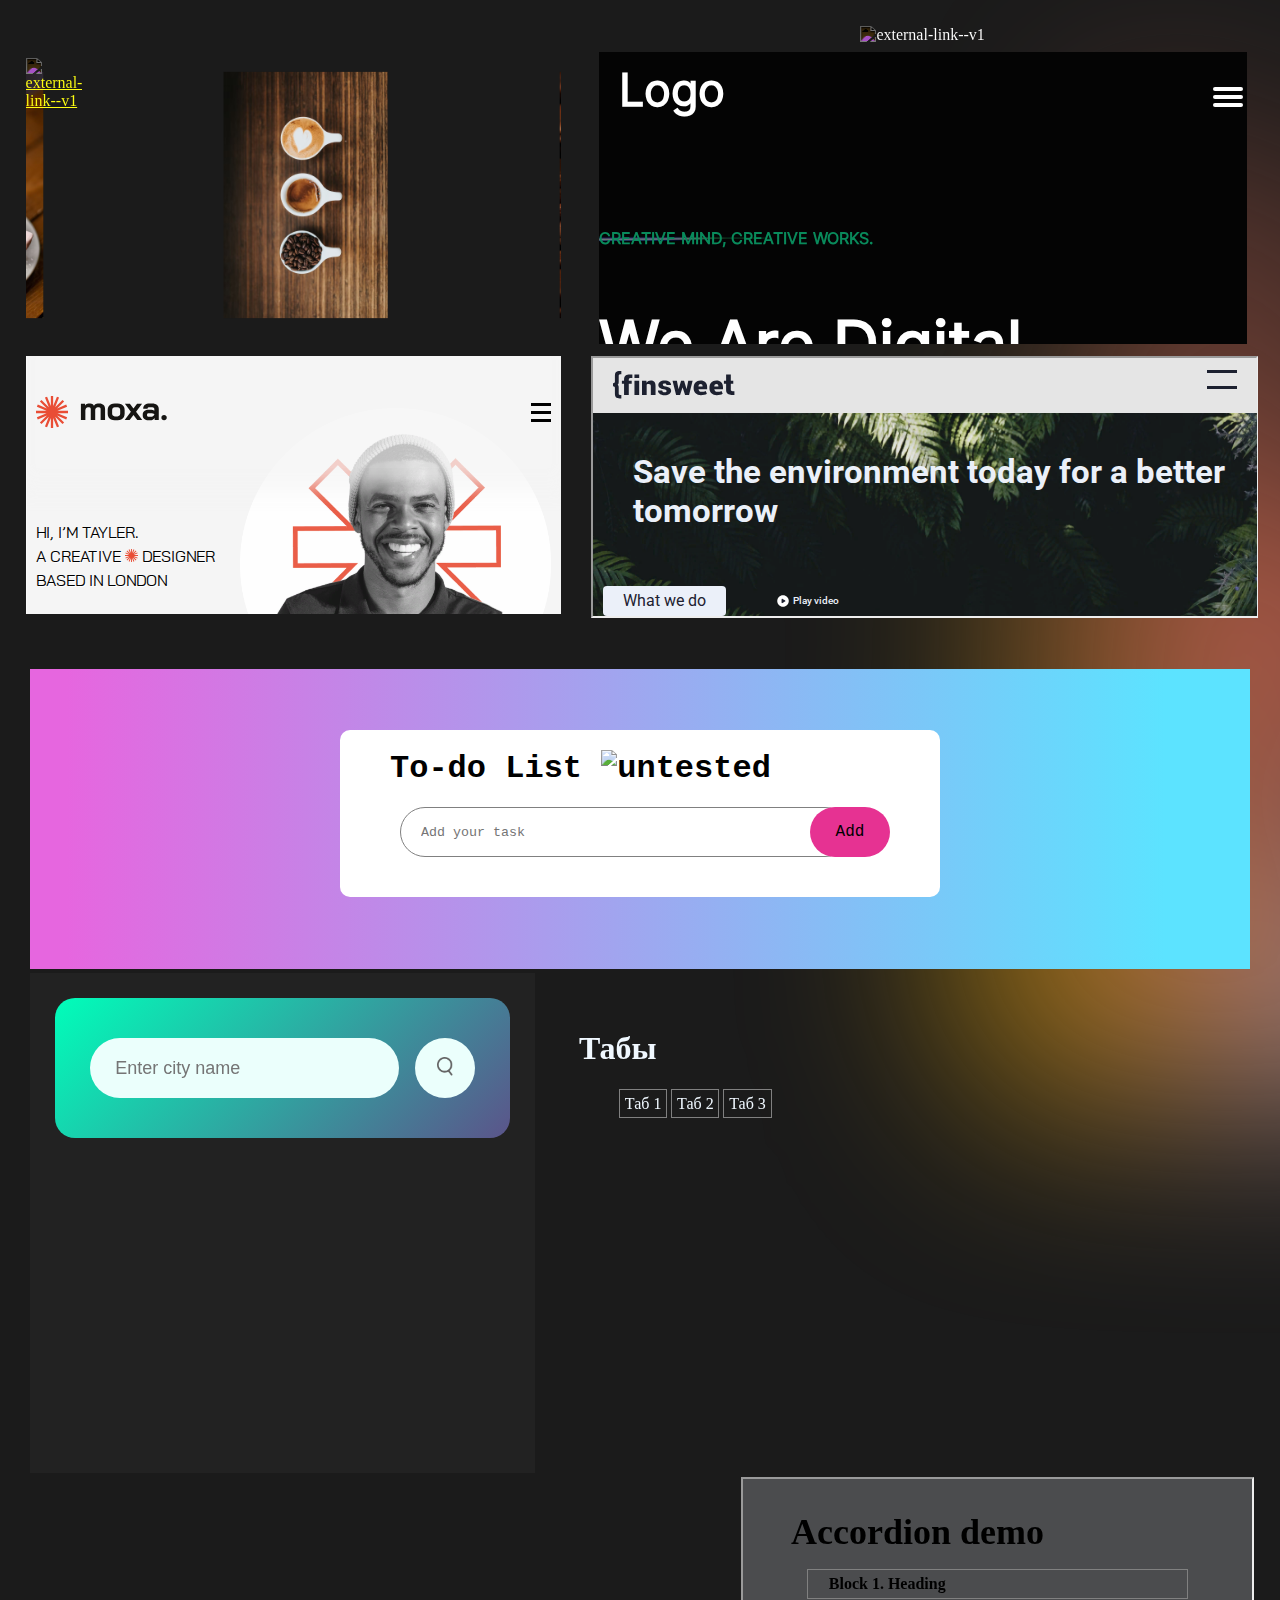
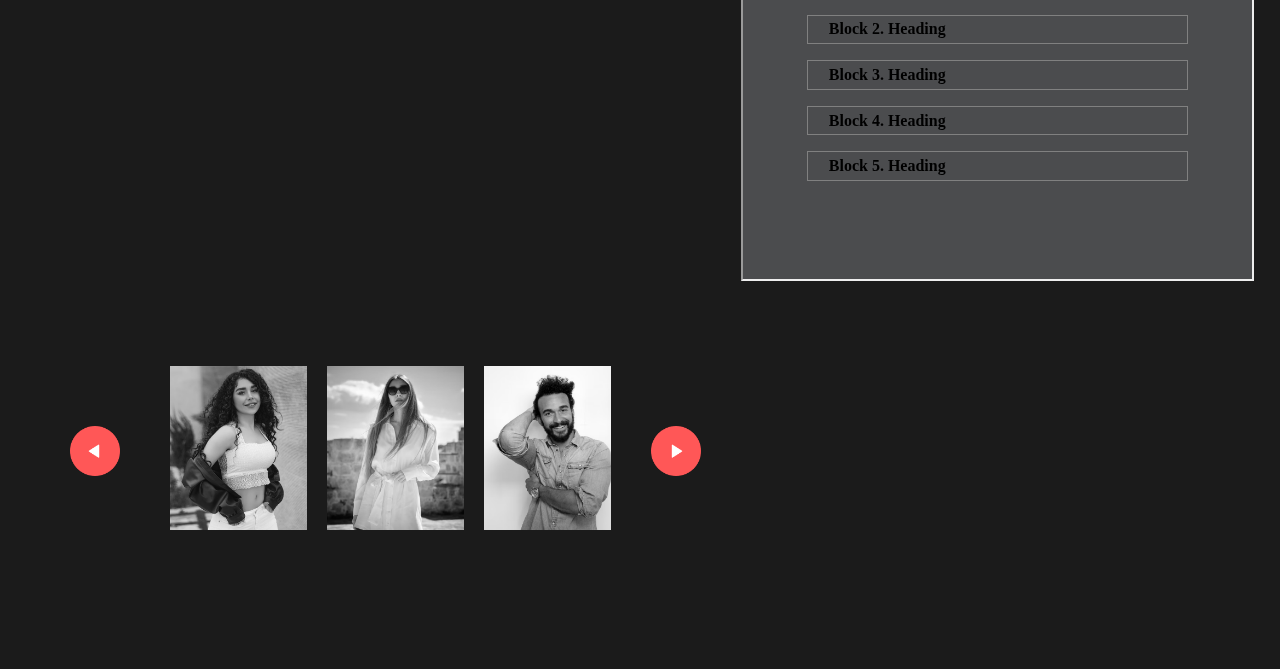
==== commit c5983b79: "change readme" ====
--- a/index.html
+++ b/index.html
@@ -13,20 +13,15 @@
     <div></div>
   </div>
 
-  <!-- <p>Sites</p> -->
   <div class="container-sites">
     <div class="site-1">
-      <!-- <p>Веб-страница позволяющая скроллить картинки в любом направлении</p> -->
       <a href="https://vilya27.github.io/PhotoCollage" target="_blank">
         <img width="32" height="32" src="https://img.icons8.com/pastel-glyph/64/external-link--v1.png" alt="external-link--v1"/>
            
-        <!-- <img src="img/tilePage.png" alt="tilePage"> -->
       </a> 
       <iframe src="PhotoCollage/index.html" frameborder="0"></iframe>
     </div>
     <div class="site-2">
-      <!-- <a href="https://vilya27.github.io/DigitalAgency/" target="_blank"><img src="img/digitalAgency.png" alt="digitalAgency"></a> -->
-       <a href="DigitalAgency/index.html">
         <img width="32" height="32" src="https://img.icons8.com/pastel-glyph/64/external-link--v1.png" alt="external-link--v1"/>
        </a>
        <iframe src="DigitalAgency/index.html" frameborder="0"></iframe>
@@ -34,12 +29,10 @@
     <div class="site-3">
       <iframe src="Moxa/index.html" frameborder="0"></iframe>
     </div>
-    <!-- <div class="site-3"><a href="https://vilya27.github.io/Moxa/" target="_blank"><img src="img/Moxa.png" alt="Moxa"></a></div> -->
     <div class="site-4">
       <iframe src="finsweet-portfolio/index.html" ></iframe>
     </div>
   </div>
-  <!-- <p>Widgets</p> -->
   <div class="container-widgets">
 
     <div class="to-do">
